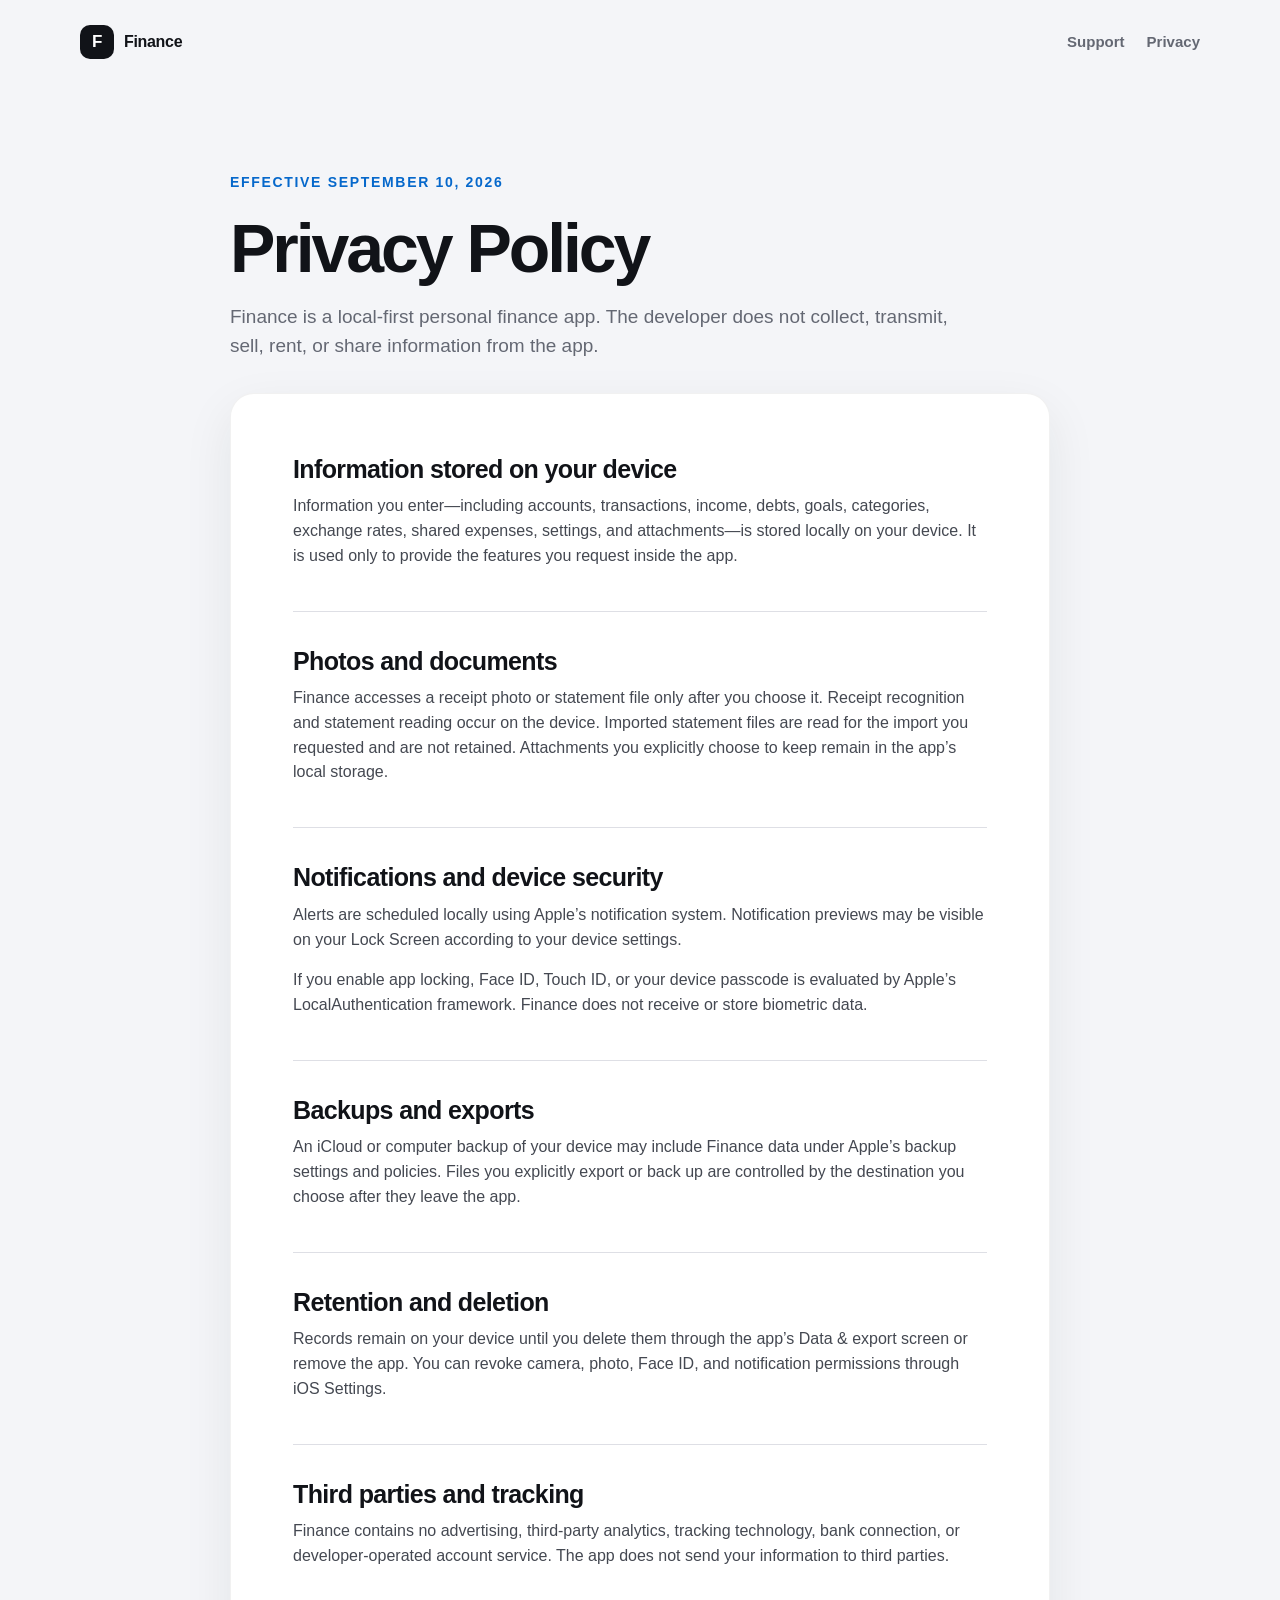
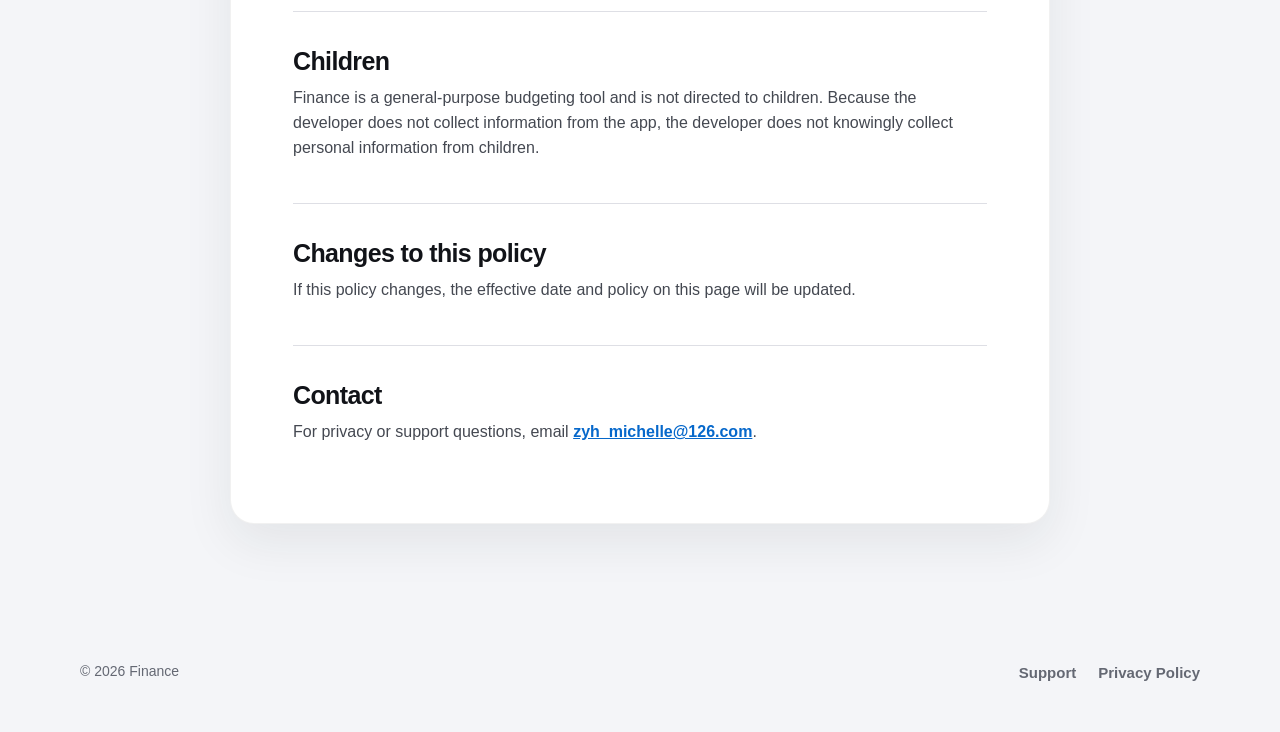
==== privacy/index.html @ d88df933 "Add privacy policy page" ====
<!doctype html>
<html lang="en">
<head>
  <meta charset="utf-8">
  <meta name="viewport" content="width=device-width, initial-scale=1">
  <title>Privacy Policy — Finance</title>
  <meta name="description" content="Privacy policy for the Finance personal finance app for iPhone.">
  <link rel="canonical" href="https://zyh-m.github.io/finance-support/privacy/">
  <link rel="stylesheet" href="../styles.css">
</head>
<body>
  <a class="skip-link" href="#main">Skip to content</a>
  <header class="site-header">
    <a class="brand" href="../" aria-label="Finance home"><span class="brand-mark" aria-hidden="true">F</span><span>Finance</span></a>
    <nav aria-label="Primary navigation"><a href="../support/">Support</a><a href="./" aria-current="page">Privacy</a></nav>
  </header>

  <main id="main" class="document-wrap">
    <header class="document-header">
      <p class="eyebrow">Effective September 10, 2026</p>
      <h1>Privacy Policy</h1>
      <p class="lede">Finance is a local-first personal finance app. The developer does not collect, transmit, sell, rent, or share information from the app.</p>
    </header>

    <article class="document">
      <section>
        <h2>Information stored on your device</h2>
        <p>Information you enter—including accounts, transactions, income, debts, goals, categories, exchange rates, shared expenses, settings, and attachments—is stored locally on your device. It is used only to provide the features you request inside the app.</p>
      </section>
      <section>
        <h2>Photos and documents</h2>
        <p>Finance accesses a receipt photo or statement file only after you choose it. Receipt recognition and statement reading occur on the device. Imported statement files are read for the import you requested and are not retained. Attachments you explicitly choose to keep remain in the app’s local storage.</p>
      </section>
      <section>
        <h2>Notifications and device security</h2>
        <p>Alerts are scheduled locally using Apple’s notification system. Notification previews may be visible on your Lock Screen according to your device settings.</p>
        <p>If you enable app locking, Face ID, Touch ID, or your device passcode is evaluated by Apple’s LocalAuthentication framework. Finance does not receive or store biometric data.</p>
      </section>
      <section>
        <h2>Backups and exports</h2>
        <p>An iCloud or computer backup of your device may include Finance data under Apple’s backup settings and policies. Files you explicitly export or back up are controlled by the destination you choose after they leave the app.</p>
      </section>
      <section>
        <h2>Retention and deletion</h2>
        <p>Records remain on your device until you delete them through the app’s Data &amp; export screen or remove the app. You can revoke camera, photo, Face ID, and notification permissions through iOS Settings.</p>
      </section>
      <section>
        <h2>Third parties and tracking</h2>
        <p>Finance contains no advertising, third-party analytics, tracking technology, bank connection, or developer-operated account service. The app does not send your information to third parties.</p>
      </section>
      <section>
        <h2>Children</h2>
        <p>Finance is a general-purpose budgeting tool and is not directed to children. Because the developer does not collect information from the app, the developer does not knowingly collect personal information from children.</p>
      </section>
      <section>
        <h2>Changes to this policy</h2>
        <p>If this policy changes, the effective date and policy on this page will be updated.</p>
      </section>
      <section>
        <h2>Contact</h2>
        <p>For privacy or support questions, email <a href="mailto:zyh_michelle@126.com">zyh_michelle@126.com</a>.</p>
      </section>
    </article>
  </main>

  <footer><p>© 2026 Finance</p><div><a href="../support/">Support</a><a href="./">Privacy Policy</a></div></footer>
</body>
</html>
---- styles.css ----
:root {
  color-scheme: light;
  --paper: #f4f5f8;
  --surface: #ffffff;
  --ink: #111318;
  --muted: #646873;
  --line: #dedfe5;
  --blue: #087ff5;
  --blue-dark: #0668cb;
  --sage: #e7f3ee;
  --sage-ink: #245d4d;
  --radius: 24px;
  --shadow: 0 18px 50px rgba(26, 32, 44, 0.08);
}

* { box-sizing: border-box; }

html { scroll-behavior: smooth; }

body {
  margin: 0;
  background: var(--paper);
  color: var(--ink);
  font-family: -apple-system, BlinkMacSystemFont, "SF Pro Display", "Segoe UI", sans-serif;
  line-height: 1.55;
  -webkit-font-smoothing: antialiased;
}

a { color: inherit; }

.skip-link {
  position: fixed;
  left: 16px;
  top: -80px;
  z-index: 10;
  padding: 10px 14px;
  border-radius: 12px;
  background: var(--ink);
  color: white;
}

.skip-link:focus { top: 16px; }

.site-header,
main,
footer {
  width: min(1120px, calc(100% - 40px));
  margin-inline: auto;
}

.site-header {
  min-height: 84px;
  display: flex;
  align-items: center;
  justify-content: space-between;
  gap: 24px;
}

.brand {
  display: inline-flex;
  align-items: center;
  gap: 10px;
  font-weight: 750;
  text-decoration: none;
  letter-spacing: -0.02em;
}

.brand-mark {
  display: grid;
  place-items: center;
  width: 34px;
  height: 34px;
  border-radius: 10px;
  background: var(--ink);
  color: white;
  font-size: 17px;
}

nav,
footer div {
  display: flex;
  gap: 22px;
}

nav a,
footer a {
  color: var(--muted);
  text-decoration: none;
  font-size: 15px;
  font-weight: 600;
}

nav a:hover,
footer a:hover { color: var(--ink); }

.hero {
  padding: clamp(70px, 12vw, 145px) 0 clamp(64px, 9vw, 108px);
  max-width: 900px;
}

.eyebrow {
  margin: 0 0 18px;
  color: var(--blue-dark);
  font-size: 14px;
  font-weight: 750;
  letter-spacing: 0.12em;
  text-transform: uppercase;
}

h1,
h2 {
  margin-top: 0;
  letter-spacing: -0.045em;
  line-height: 1.06;
}

h1 {
  margin-bottom: 28px;
  font-size: clamp(48px, 8vw, 88px);
  font-weight: 780;
}

h2 {
  margin-bottom: 12px;
  font-size: clamp(25px, 3vw, 36px);
}

h3 {
  margin: 32px 0 8px;
  font-size: 19px;
  letter-spacing: -0.015em;
}

p { margin-top: 0; }

.lede {
  max-width: 720px;
  color: var(--muted);
  font-size: clamp(19px, 2.5vw, 25px);
}

.actions {
  display: flex;
  flex-wrap: wrap;
  gap: 12px;
  margin-top: 34px;
}

.button {
  display: inline-flex;
  justify-content: center;
  padding: 13px 18px;
  border: 1px solid transparent;
  border-radius: 14px;
  font-weight: 700;
  text-decoration: none;
}

.button.primary { background: var(--blue); color: white; }
.button.primary:hover { background: var(--blue-dark); }
.button.secondary { background: var(--surface); border-color: var(--line); }

.feature-grid {
  display: grid;
  grid-template-columns: repeat(3, 1fr);
  gap: 18px;
}

.card,
.document,
.privacy-callout {
  border: 1px solid rgba(18, 20, 24, 0.06);
  border-radius: var(--radius);
  background: var(--surface);
  box-shadow: var(--shadow);
}

.card { padding: 32px; }
.card h2 { font-size: 25px; letter-spacing: -0.03em; }
.card p { margin-bottom: 0; color: var(--muted); }

.card-number {
  display: block;
  margin-bottom: 42px;
  color: var(--blue);
  font-size: 13px;
  font-weight: 800;
  letter-spacing: 0.08em;
}

.privacy-callout {
  margin: 84px 0 24px;
  padding: clamp(32px, 6vw, 64px);
  display: grid;
  grid-template-columns: 1.1fr 0.9fr;
  gap: 48px;
  background: var(--sage);
  color: var(--sage-ink);
}

.privacy-callout p:last-child {
  align-self: center;
  margin-bottom: 0;
  font-size: 18px;
}

.document-wrap {
  width: min(820px, 100%);
  margin: clamp(46px, 8vw, 88px) auto;
}

.document-header { margin-bottom: 32px; }
.document-header h1 { margin-bottom: 18px; font-size: clamp(42px, 7vw, 68px); }
.document-header .lede { font-size: 19px; }

.document { padding: clamp(28px, 6vw, 62px); }
.document section + section { margin-top: 42px; padding-top: 36px; border-top: 1px solid var(--line); }
.document h2 { font-size: 25px; letter-spacing: -0.025em; }
.document p, .document li { color: #444851; }
.document ul { padding-left: 22px; }
.document a { color: var(--blue-dark); font-weight: 650; }

.support-grid {
  display: grid;
  grid-template-columns: 1fr 1fr;
  gap: 16px;
}

.support-item {
  padding: 24px;
  border: 1px solid var(--line);
  border-radius: 18px;
}

.support-item h2 { font-size: 21px; }
.support-item p { margin-bottom: 0; }

footer {
  min-height: 120px;
  display: flex;
  align-items: center;
  justify-content: space-between;
  gap: 24px;
  color: var(--muted);
  font-size: 14px;
}

footer p { margin: 0; }

:focus-visible { outline: 3px solid rgba(8, 127, 245, 0.45); outline-offset: 4px; }

@media (max-width: 760px) {
  .site-header { min-height: 72px; }
  .feature-grid, .privacy-callout, .support-grid { grid-template-columns: 1fr; }
  .privacy-callout { gap: 18px; }
  .card-number { margin-bottom: 28px; }
}

@media (max-width: 480px) {
  .site-header, main, footer { width: min(100% - 28px, 1120px); }
  nav { gap: 14px; }
  .actions { flex-direction: column; }
  .button { width: 100%; }
  footer { align-items: flex-start; flex-direction: column; justify-content: center; }
}

@media (prefers-reduced-motion: reduce) {
  html { scroll-behavior: auto; }
}
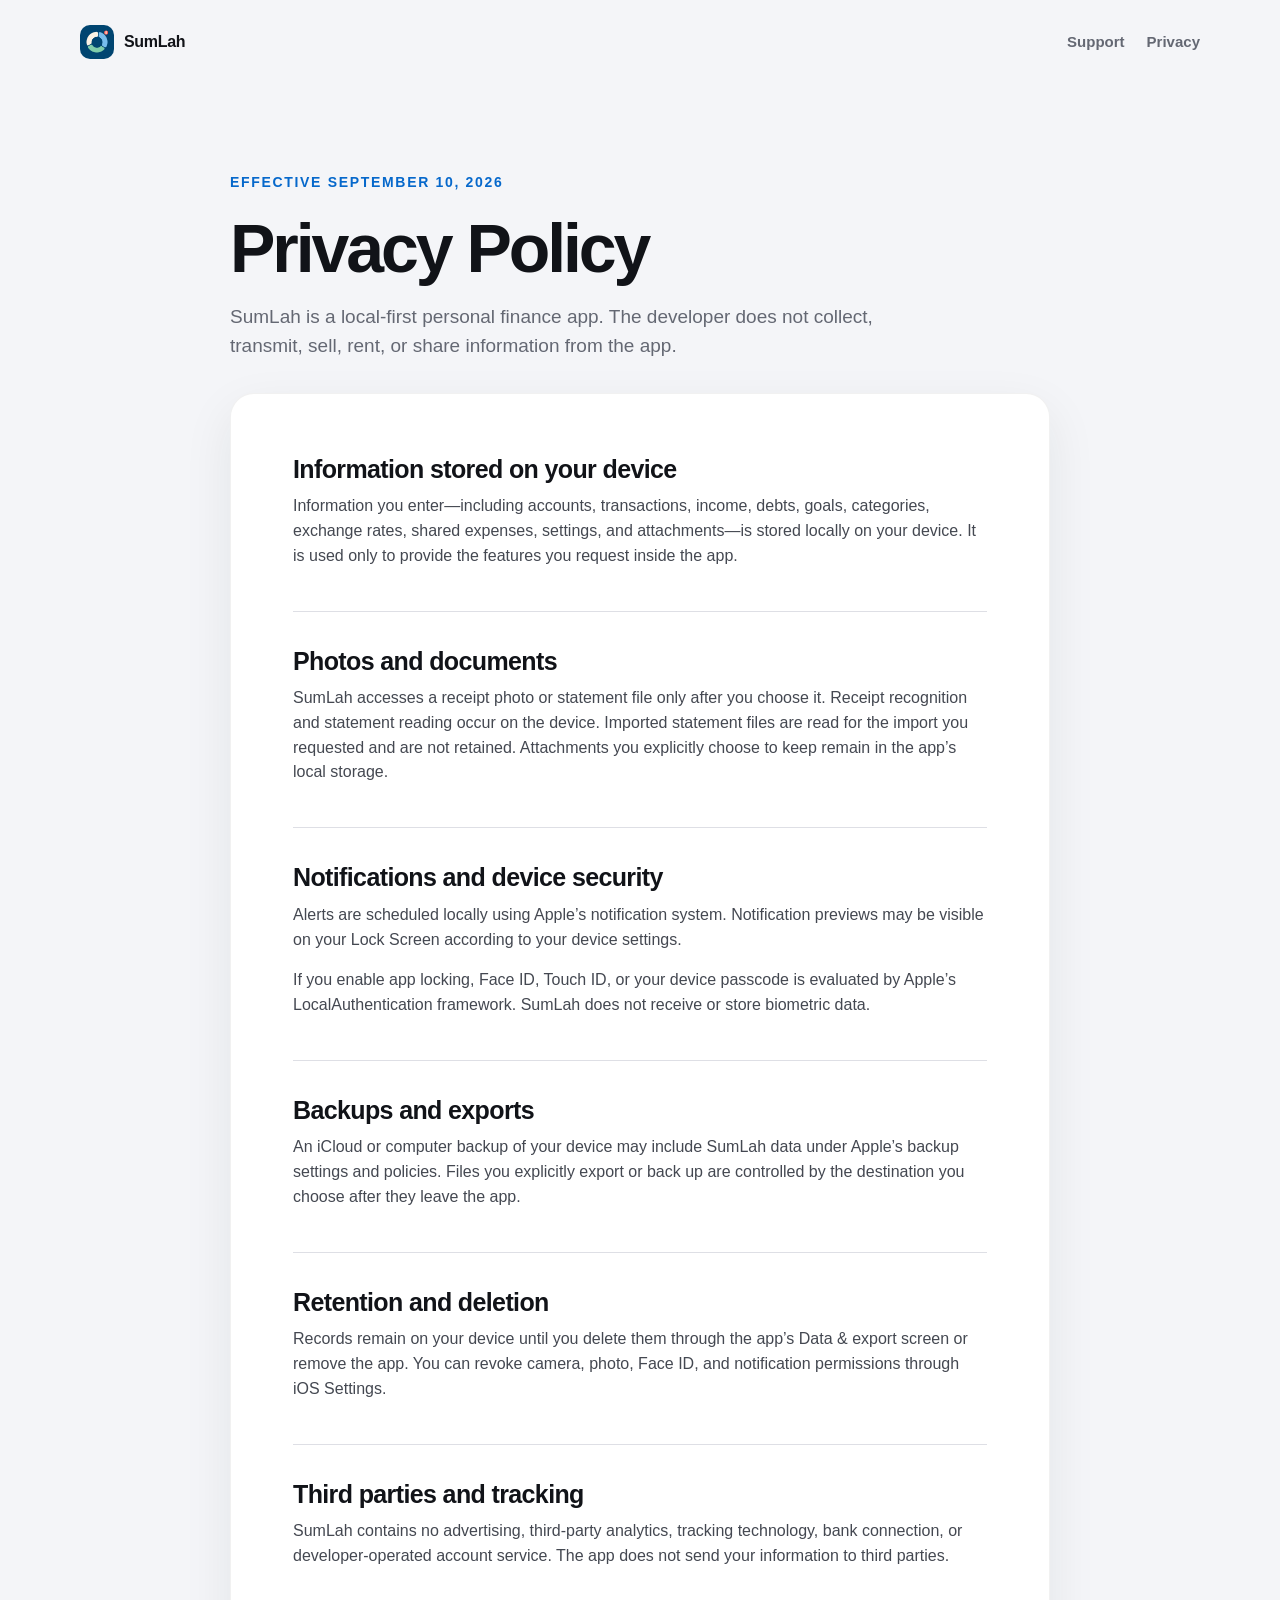
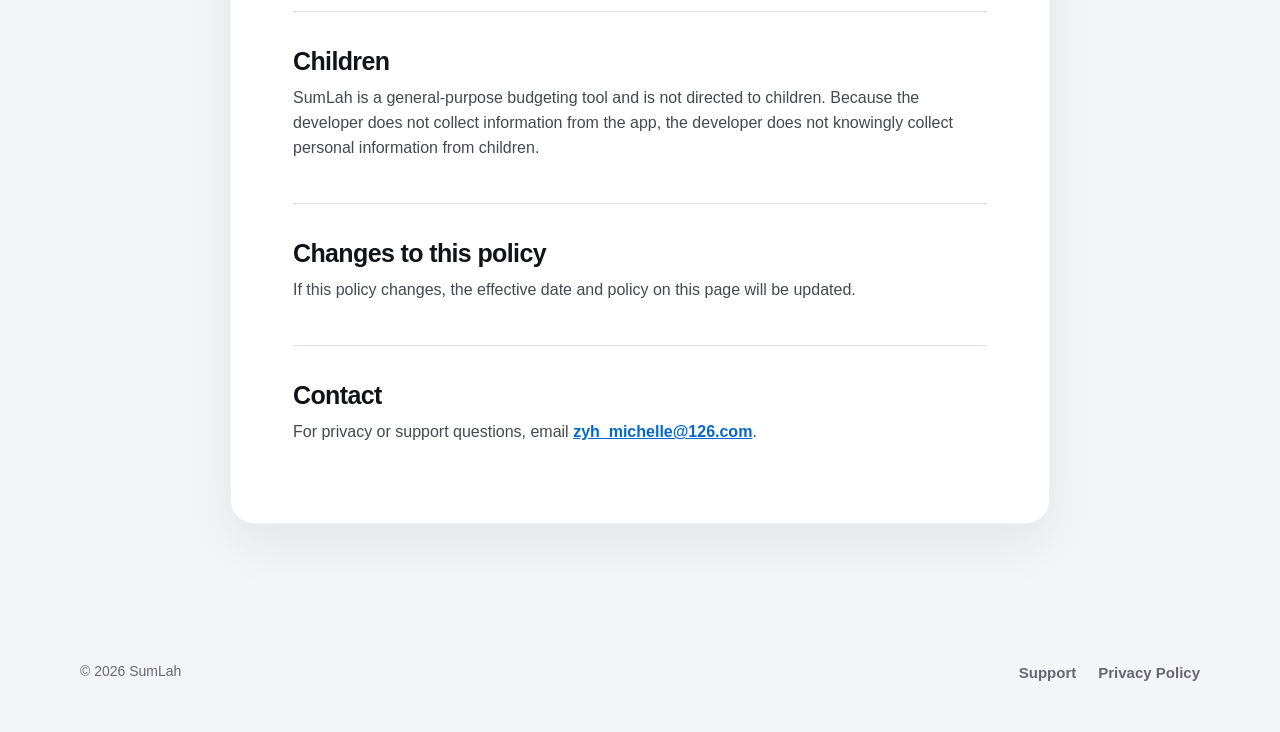
==== commit dcf1472d: "Update SumLah privacy page" ====
--- a/privacy/index.html
+++ b/privacy/index.html
@@ -3,15 +3,17 @@
 <head>
   <meta charset="utf-8">
   <meta name="viewport" content="width=device-width, initial-scale=1">
-  <title>Privacy Policy — Finance</title>
-  <meta name="description" content="Privacy policy for the Finance personal finance app for iPhone.">
+  <title>Privacy Policy — SumLah</title>
+  <meta name="description" content="Privacy policy for the SumLah personal finance app for iPhone.">
   <link rel="canonical" href="https://zyh-m.github.io/finance-support/privacy/">
+  <link rel="icon" href="../sumlah-icon.png">
+  <link rel="apple-touch-icon" href="../sumlah-icon.png">
   <link rel="stylesheet" href="../styles.css">
 </head>
 <body>
   <a class="skip-link" href="#main">Skip to content</a>
   <header class="site-header">
-    <a class="brand" href="../" aria-label="Finance home"><span class="brand-mark" aria-hidden="true">F</span><span>Finance</span></a>
+    <a class="brand" href="../" aria-label="SumLah home"><img class="brand-mark" src="../sumlah-icon.png" alt=""><span>SumLah</span></a>
     <nav aria-label="Primary navigation"><a href="../support/">Support</a><a href="./" aria-current="page">Privacy</a></nav>
   </header>
 
@@ -19,7 +21,7 @@
     <header class="document-header">
       <p class="eyebrow">Effective September 10, 2026</p>
       <h1>Privacy Policy</h1>
-      <p class="lede">Finance is a local-first personal finance app. The developer does not collect, transmit, sell, rent, or share information from the app.</p>
+      <p class="lede">SumLah is a local-first personal finance app. The developer does not collect, transmit, sell, rent, or share information from the app.</p>
     </header>
 
     <article class="document">
@@ -29,16 +31,16 @@
       </section>
       <section>
         <h2>Photos and documents</h2>
-        <p>Finance accesses a receipt photo or statement file only after you choose it. Receipt recognition and statement reading occur on the device. Imported statement files are read for the import you requested and are not retained. Attachments you explicitly choose to keep remain in the app’s local storage.</p>
+        <p>SumLah accesses a receipt photo or statement file only after you choose it. Receipt recognition and statement reading occur on the device. Imported statement files are read for the import you requested and are not retained. Attachments you explicitly choose to keep remain in the app’s local storage.</p>
       </section>
       <section>
         <h2>Notifications and device security</h2>
         <p>Alerts are scheduled locally using Apple’s notification system. Notification previews may be visible on your Lock Screen according to your device settings.</p>
-        <p>If you enable app locking, Face ID, Touch ID, or your device passcode is evaluated by Apple’s LocalAuthentication framework. Finance does not receive or store biometric data.</p>
+        <p>If you enable app locking, Face ID, Touch ID, or your device passcode is evaluated by Apple’s LocalAuthentication framework. SumLah does not receive or store biometric data.</p>
       </section>
       <section>
         <h2>Backups and exports</h2>
-        <p>An iCloud or computer backup of your device may include Finance data under Apple’s backup settings and policies. Files you explicitly export or back up are controlled by the destination you choose after they leave the app.</p>
+        <p>An iCloud or computer backup of your device may include SumLah data under Apple’s backup settings and policies. Files you explicitly export or back up are controlled by the destination you choose after they leave the app.</p>
       </section>
       <section>
         <h2>Retention and deletion</h2>
@@ -46,11 +48,11 @@
       </section>
       <section>
         <h2>Third parties and tracking</h2>
-        <p>Finance contains no advertising, third-party analytics, tracking technology, bank connection, or developer-operated account service. The app does not send your information to third parties.</p>
+        <p>SumLah contains no advertising, third-party analytics, tracking technology, bank connection, or developer-operated account service. The app does not send your information to third parties.</p>
       </section>
       <section>
         <h2>Children</h2>
-        <p>Finance is a general-purpose budgeting tool and is not directed to children. Because the developer does not collect information from the app, the developer does not knowingly collect personal information from children.</p>
+        <p>SumLah is a general-purpose budgeting tool and is not directed to children. Because the developer does not collect information from the app, the developer does not knowingly collect personal information from children.</p>
       </section>
       <section>
         <h2>Changes to this policy</h2>
@@ -63,6 +65,6 @@
     </article>
   </main>
 
-  <footer><p>© 2026 Finance</p><div><a href="../support/">Support</a><a href="./">Privacy Policy</a></div></footer>
+  <footer><p>© 2026 SumLah</p><div><a href="../support/">Support</a><a href="./">Privacy Policy</a></div></footer>
 </body>
 </html>
--- a/styles.css
+++ b/styles.css
@@ -66,14 +66,10 @@
 }
 
 .brand-mark {
-  display: grid;
-  place-items: center;
   width: 34px;
   height: 34px;
   border-radius: 10px;
-  background: var(--ink);
-  color: white;
-  font-size: 17px;
+  object-fit: cover;
 }
 
 nav,
